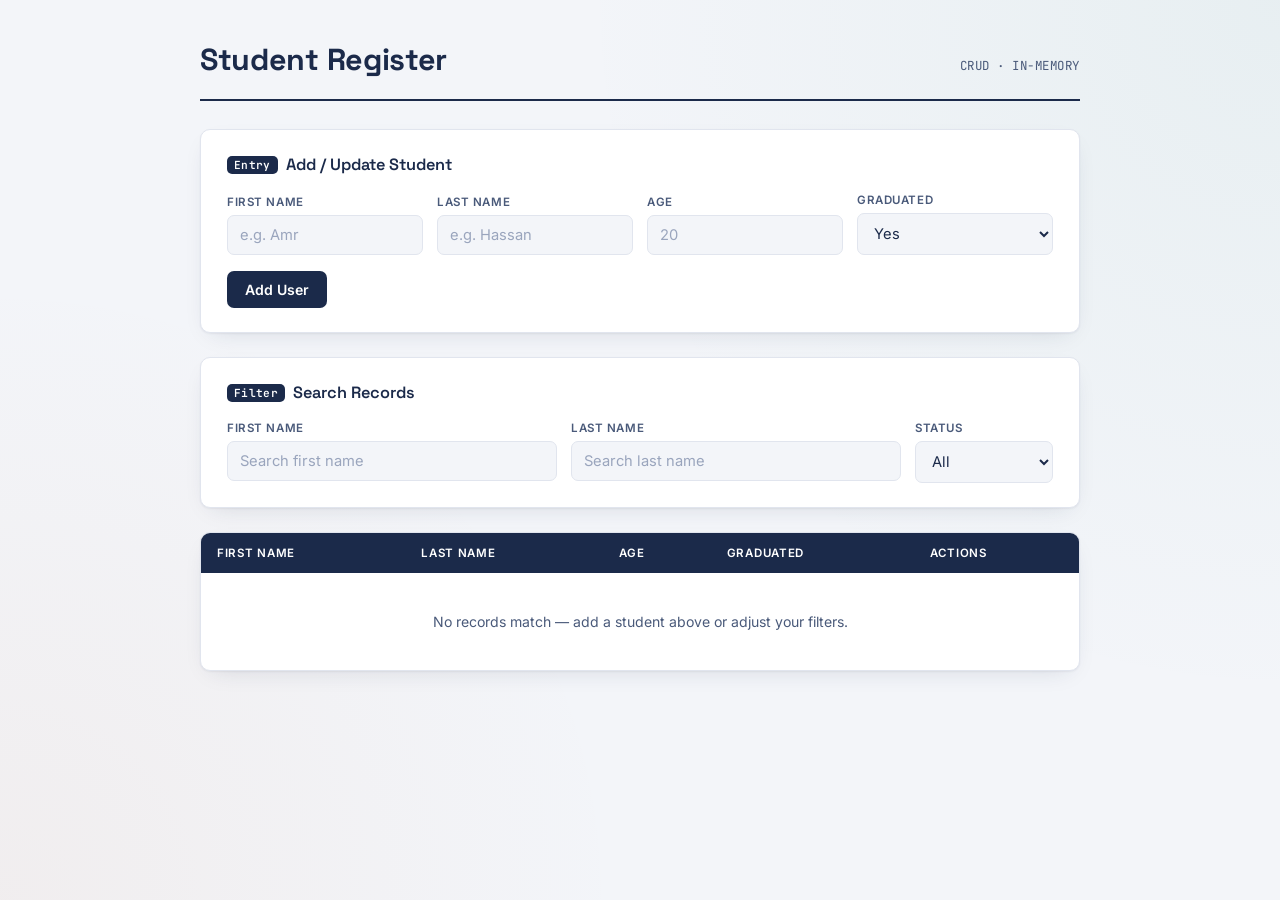
==== day6-18Jul/index.html @ d2c0fad8 "Add day6" ====
<!DOCTYPE html>
<html lang="en">
<head>
<meta charset="UTF-8">
<meta name="viewport" content="width=device-width, initial-scale=1.0">
<title>Student Register</title>
<link rel="stylesheet" href="style.css">
</head>
<body>

<div class="page">

  <header class="masthead">
    <h1>Student Register</h1>
    <span class="tagline">CRUD · in-memory</span>
  </header>

  <section class="card">
    <h2><span class="step">Entry</span> Add / Update Student</h2>
    <div class="form-grid">
      <div class="field">
        <label for="fname">First name</label>
        <input type="text" id="fname" placeholder="e.g. Amr">
      </div>
      <div class="field">
        <label for="lname">Last name</label>
        <input type="text" id="lname" placeholder="e.g. Hassan">
      </div>
      <div class="field">
        <label for="age">Age</label>
        <input type="number" id="age" placeholder="20">
      </div>
      <div class="field">
        <label for="isGraduated">Graduated</label>
        <select id="isGraduated">
          <option value="true">Yes</option>
          <option value="false">No</option>
        </select>
      </div>
    </div>
    <div style="margin-top: 16px;">
      <button id="btn">Add User</button>
    </div>
  </section>

  <section class="card">
    <h2><span class="step">Filter</span> Search Records</h2>
    <div class="filter-bar">
      <div class="field">
        <label for="searchFirst">First name</label>
        <input type="text" id="searchFirst" placeholder="Search first name">
      </div>
      <div class="field">
        <label for="searchLast">Last name</label>
        <input type="text" id="searchLast" placeholder="Search last name">
      </div>
      <div class="field">
        <label for="graduationFilter">Status</label>
        <select id="graduationFilter">
          <option value="all">All</option>
          <option value="true">Graduated</option>
          <option value="false">Ungraduated</option>
        </select>
      </div>
    </div>
  </section>

  <div class="ledger-wrap">
    <table>
      <thead>
        <tr>
          <th>First Name</th>
          <th>Last Name</th>
          <th>Age</th>
          <th>Graduated</th>
          <th>Actions</th>
        </tr>
      </thead>
      <tbody id="tableBody"></tbody>
    </table>
  </div>

</div>

<script src="main.js"></script>
</body>
</html>
---- day6-18Jul/style.css ----
@import url('https://fonts.googleapis.com/css2?family=Space+Grotesk:wght@500;600;700&family=Inter:wght@400;500;600&family=JetBrains+Mono:wght@400;500;600&display=swap');

:root {
  --ink: #1B2A4A;
  --ink-soft: #4A5A7A;
  --paper: #F3F5F9;
  --card: #FFFFFF;
  --line: #E1E5EE;
  --accent: #2E8B7A;
  --accent-soft: #E4F2EE;
  --accent-2: #C4622D;
  --accent-2-soft: #FBEBE1;
  --danger: #C0392B;
  --danger-soft: #FBE9E7;
  --radius: 10px;
  --shadow: 0 1px 2px rgba(27, 42, 74, 0.06), 0 8px 24px -12px rgba(27, 42, 74, 0.18);
}

* { box-sizing: border-box; }

body {
  margin: 0;
  padding: 40px 20px 80px;
  background: var(--paper);
  background-image:
    radial-gradient(circle at 100% 0%, rgba(46, 139, 122, 0.06), transparent 45%),
    radial-gradient(circle at 0% 100%, rgba(196, 98, 45, 0.05), transparent 40%);
  color: var(--ink);
  font-family: 'Inter', sans-serif;
  min-height: 100vh;
}

.page {
  max-width: 880px;
  margin: 0 auto;
}

/* ---------- Header ---------- */

.masthead {
  display: flex;
  align-items: baseline;
  justify-content: space-between;
  margin-bottom: 28px;
  padding-bottom: 20px;
  border-bottom: 2px solid var(--ink);
}

.masthead h1 {
  font-family: 'Space Grotesk', sans-serif;
  font-weight: 700;
  font-size: 1.9rem;
  letter-spacing: -0.01em;
  margin: 0;
}

.masthead .tagline {
  font-family: 'JetBrains Mono', monospace;
  font-size: 0.78rem;
  color: var(--ink-soft);
  letter-spacing: 0.04em;
  text-transform: uppercase;
}

/* ---------- Cards ---------- */

.card {
  background: var(--card);
  border: 1px solid var(--line);
  border-radius: var(--radius);
  box-shadow: var(--shadow);
  padding: 24px 26px;
  margin-bottom: 24px;
}

.card h2 {
  font-family: 'Space Grotesk', sans-serif;
  font-size: 1.02rem;
  font-weight: 600;
  margin: 0 0 18px;
  display: flex;
  align-items: center;
  gap: 8px;
}

.card h2 .step {
  font-family: 'JetBrains Mono', monospace;
  font-size: 0.7rem;
  color: #fff;
  background: var(--ink);
  padding: 2px 7px;
  border-radius: 5px;
  letter-spacing: 0.03em;
}

/* ---------- Form grid ---------- */

.form-grid {
  display: grid;
  grid-template-columns: repeat(4, 1fr);
  gap: 14px;
  align-items: end;
}

.field {
  display: flex;
  flex-direction: column;
  gap: 6px;
}

.field label {
  font-size: 0.72rem;
  font-weight: 600;
  color: var(--ink-soft);
  text-transform: uppercase;
  letter-spacing: 0.05em;
}

input[type="text"],
input[type="number"],
select {
  font-family: 'Inter', sans-serif;
  font-size: 0.92rem;
  padding: 10px 12px;
  border: 1.5px solid var(--line);
  border-radius: 7px;
  background: var(--paper);
  color: var(--ink);
  transition: border-color 0.15s ease, background 0.15s ease;
  width: 100%;
}

input[type="text"]:focus,
input[type="number"]:focus,
select:focus {
  outline: none;
  border-color: var(--ink);
  background: #fff;
}

input::placeholder { color: #9AA5BD; }

/* ---------- Buttons ---------- */

button {
  font-family: 'Inter', sans-serif;
  font-weight: 600;
  font-size: 0.88rem;
  cursor: pointer;
  border: none;
  border-radius: 7px;
  padding: 10px 18px;
  transition: transform 0.08s ease, box-shadow 0.15s ease, background 0.15s ease;
}

button:active { transform: translateY(1px); }

button:focus-visible {
  outline: 2px solid var(--ink);
  outline-offset: 2px;
}

#btn {
  background: var(--ink);
  color: #fff;
  grid-column: span 1;
  white-space: nowrap;
}

#btn:hover { background: #14213E; }

.btn-edit {
  background: var(--accent-soft);
  color: var(--accent);
  padding: 6px 12px;
  font-size: 0.78rem;
  margin-right: 6px;
}

.btn-edit:hover { background: #d3ece5; }

.btn-delete {
  background: var(--danger-soft);
  color: var(--danger);
  padding: 6px 12px;
  font-size: 0.78rem;
}

.btn-delete:hover { background: #f7d6d2; }

/* ---------- Filter bar ---------- */

.filter-bar {
  display: grid;
  grid-template-columns: 1fr 1fr auto;
  gap: 14px;
}

/* ---------- Ledger table ---------- */

.ledger-wrap {
  background: var(--card);
  border: 1px solid var(--line);
  border-radius: var(--radius);
  box-shadow: var(--shadow);
  overflow: hidden;
}

table {
  width: 100%;
  border-collapse: collapse;
  font-family: 'JetBrains Mono', monospace;
  font-size: 0.86rem;
}

thead th {
  background: var(--ink);
  color: #fff;
  text-align: left;
  padding: 13px 16px;
  font-family: 'Inter', sans-serif;
  font-weight: 600;
  font-size: 0.72rem;
  text-transform: uppercase;
  letter-spacing: 0.06em;
}

tbody td {
  padding: 12px 16px;
  border-bottom: 1px solid var(--line);
  color: var(--ink);
}

tbody tr:last-child td { border-bottom: none; }

tbody tr:hover { background: #FAFBFD; }

tbody tr:nth-child(even) { background: #FCFCFE; }
tbody tr:nth-child(even):hover { background: #F7F9FC; }

/* status stamp */
.stamp {
  display: inline-block;
  font-family: 'Inter', sans-serif;
  font-size: 0.7rem;
  font-weight: 700;
  letter-spacing: 0.04em;
  text-transform: uppercase;
  padding: 4px 10px;
  border-radius: 20px;
  border: 1.5px solid transparent;
}

.stamp.yes {
  color: var(--accent);
  background: var(--accent-soft);
  border-color: #bfe3d9;
}

.stamp.no {
  color: var(--accent-2);
  background: var(--accent-2-soft);
  border-color: #edc9ac;
}

.empty-row td {
  text-align: center;
  padding: 40px 16px;
  font-family: 'Inter', sans-serif;
  color: var(--ink-soft);
  font-size: 0.88rem;
}

/* ---------- Responsive ---------- */

@media (max-width: 720px) {
  .form-grid { grid-template-columns: 1fr 1fr; }
  .filter-bar { grid-template-columns: 1fr; }
  .ledger-wrap { overflow-x: auto; }
  table { min-width: 620px; }
}

@media (prefers-reduced-motion: reduce) {
  * { transition: none !important; }
}
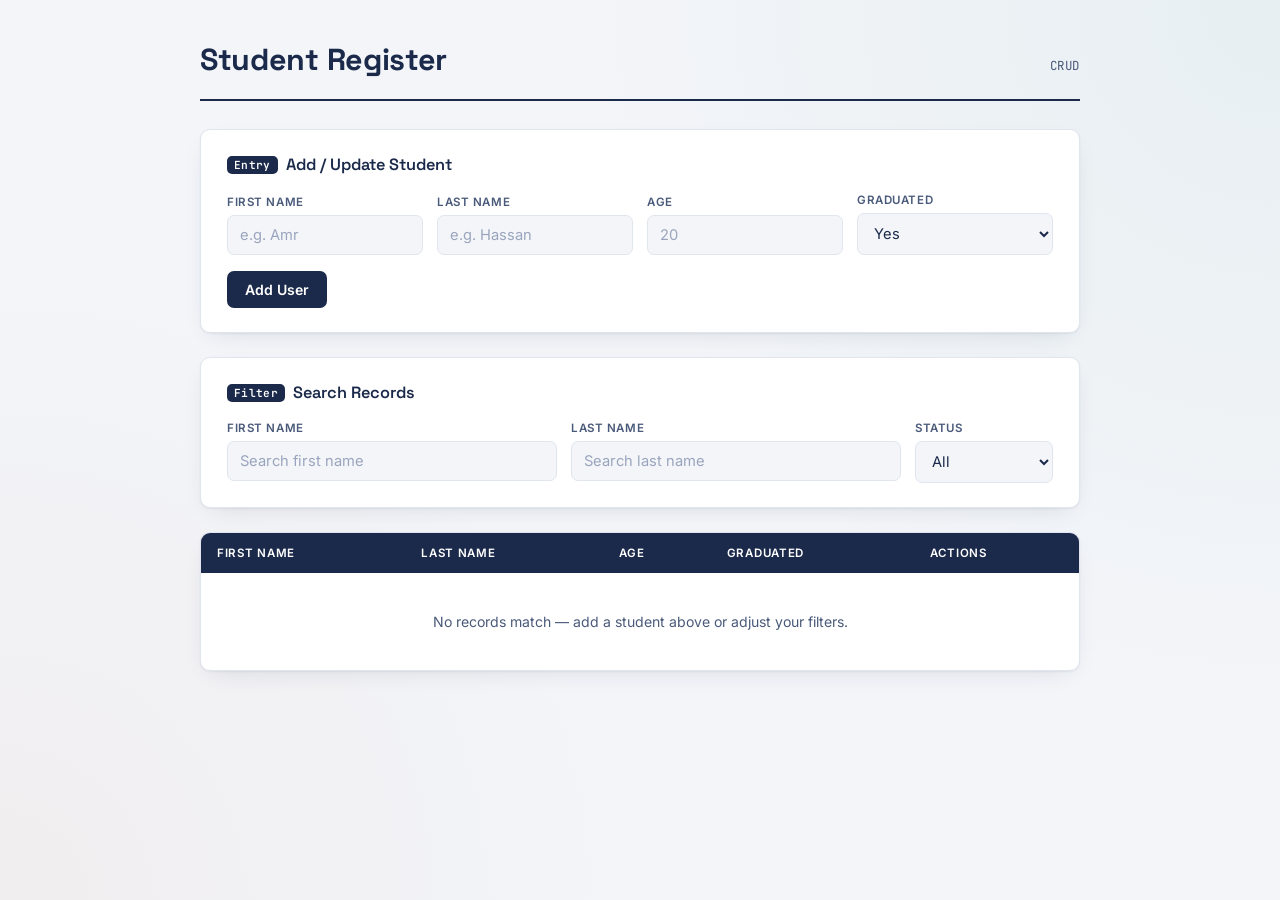
==== commit e1419ee6: "Add day6-update" ====
--- a/day6-18Jul/index.html
+++ b/day6-18Jul/index.html
@@ -12,7 +12,7 @@
 
   <header class="masthead">
     <h1>Student Register</h1>
-    <span class="tagline">CRUD · in-memory</span>
+    <span class="tagline">CRUD</span>
   </header>
 
   <section class="card">
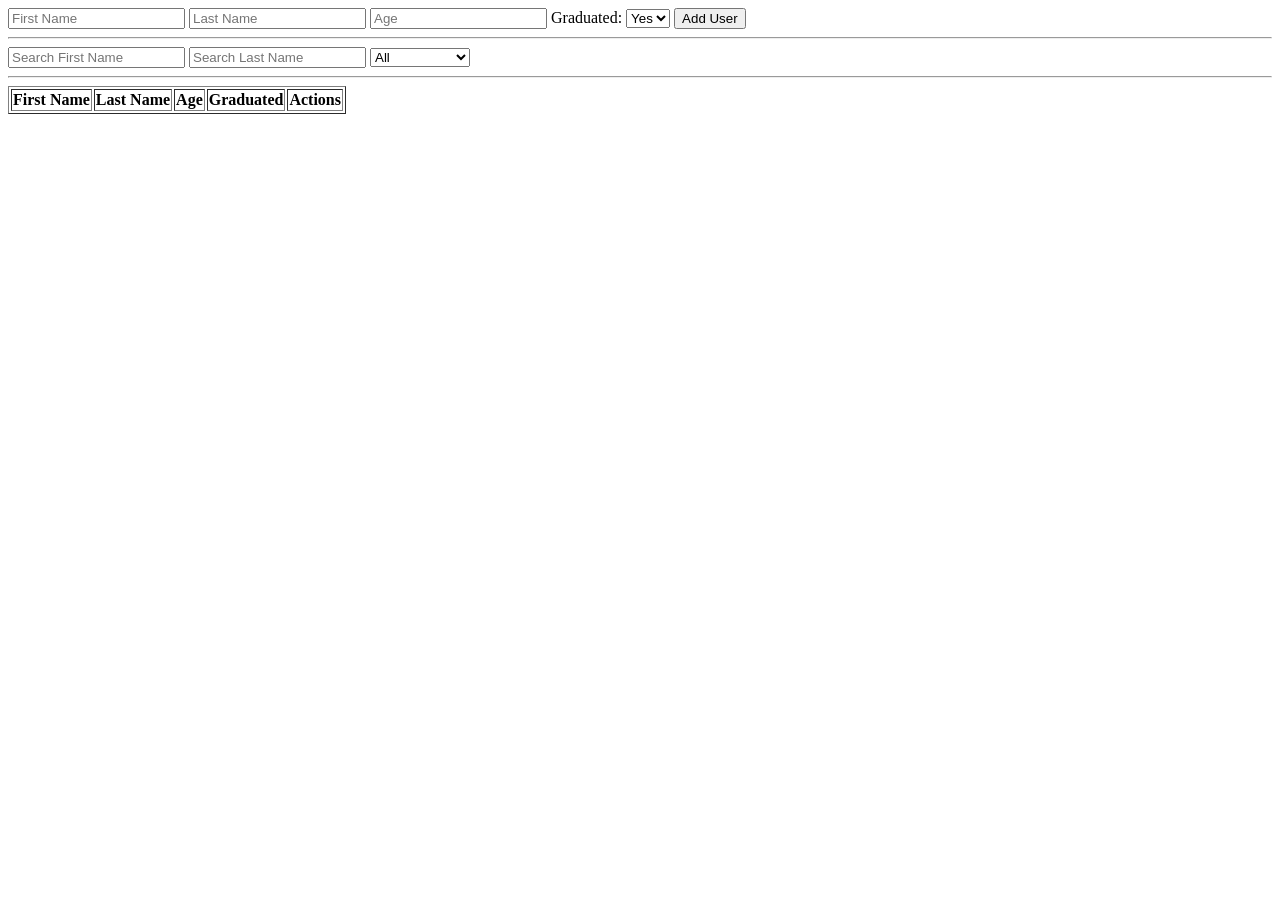
==== commit 6a508cad: "Add day6-delete-ai-css" ====
--- a/day6-18Jul/index.html
+++ b/day6-18Jul/index.html
@@ -3,85 +3,48 @@
 <head>
 <meta charset="UTF-8">
 <meta name="viewport" content="width=device-width, initial-scale=1.0">
-<title>Student Register</title>
-<link rel="stylesheet" href="style.css">
+<title>CRUD Users</title>
 </head>
 <body>
 
-<div class="page">
+<input type="text" id="fname" placeholder="First Name">
+<input type="text" id="lname" placeholder="Last Name">
+<input type="number" id="age" placeholder="Age">
 
-  <header class="masthead">
-    <h1>Student Register</h1>
-    <span class="tagline">CRUD</span>
-  </header>
+<label>Graduated:</label>
+<select id="isGraduated">
+  <option value="true">Yes</option>
+  <option value="false">No</option>
+</select>
 
-  <section class="card">
-    <h2><span class="step">Entry</span> Add / Update Student</h2>
-    <div class="form-grid">
-      <div class="field">
-        <label for="fname">First name</label>
-        <input type="text" id="fname" placeholder="e.g. Amr">
-      </div>
-      <div class="field">
-        <label for="lname">Last name</label>
-        <input type="text" id="lname" placeholder="e.g. Hassan">
-      </div>
-      <div class="field">
-        <label for="age">Age</label>
-        <input type="number" id="age" placeholder="20">
-      </div>
-      <div class="field">
-        <label for="isGraduated">Graduated</label>
-        <select id="isGraduated">
-          <option value="true">Yes</option>
-          <option value="false">No</option>
-        </select>
-      </div>
-    </div>
-    <div style="margin-top: 16px;">
-      <button id="btn">Add User</button>
-    </div>
-  </section>
+<button id="btn">Add User</button>
 
-  <section class="card">
-    <h2><span class="step">Filter</span> Search Records</h2>
-    <div class="filter-bar">
-      <div class="field">
-        <label for="searchFirst">First name</label>
-        <input type="text" id="searchFirst" placeholder="Search first name">
-      </div>
-      <div class="field">
-        <label for="searchLast">Last name</label>
-        <input type="text" id="searchLast" placeholder="Search last name">
-      </div>
-      <div class="field">
-        <label for="graduationFilter">Status</label>
-        <select id="graduationFilter">
-          <option value="all">All</option>
-          <option value="true">Graduated</option>
-          <option value="false">Ungraduated</option>
-        </select>
-      </div>
-    </div>
-  </section>
+<hr>
 
-  <div class="ledger-wrap">
-    <table>
-      <thead>
-        <tr>
-          <th>First Name</th>
-          <th>Last Name</th>
-          <th>Age</th>
-          <th>Graduated</th>
-          <th>Actions</th>
-        </tr>
-      </thead>
-      <tbody id="tableBody"></tbody>
-    </table>
-  </div>
+<input type="text" id="searchFirst" placeholder="Search First Name">
+<input type="text" id="searchLast" placeholder="Search Last Name">
 
-</div>
+<select id="graduationFilter">
+  <option value="all">All</option>
+  <option value="true">Graduated</option>
+  <option value="false">Ungraduated</option>
+</select>
+
+<hr>
+
+<table border="1">
+<thead>
+<tr>
+<th>First Name</th>
+<th>Last Name</th>
+<th>Age</th>
+<th>Graduated</th>
+<th>Actions</th>
+</tr>
+</thead>
+<tbody id="tableBody"></tbody>
+</table>
 
 <script src="main.js"></script>
 </body>
-</html>
+</html>
